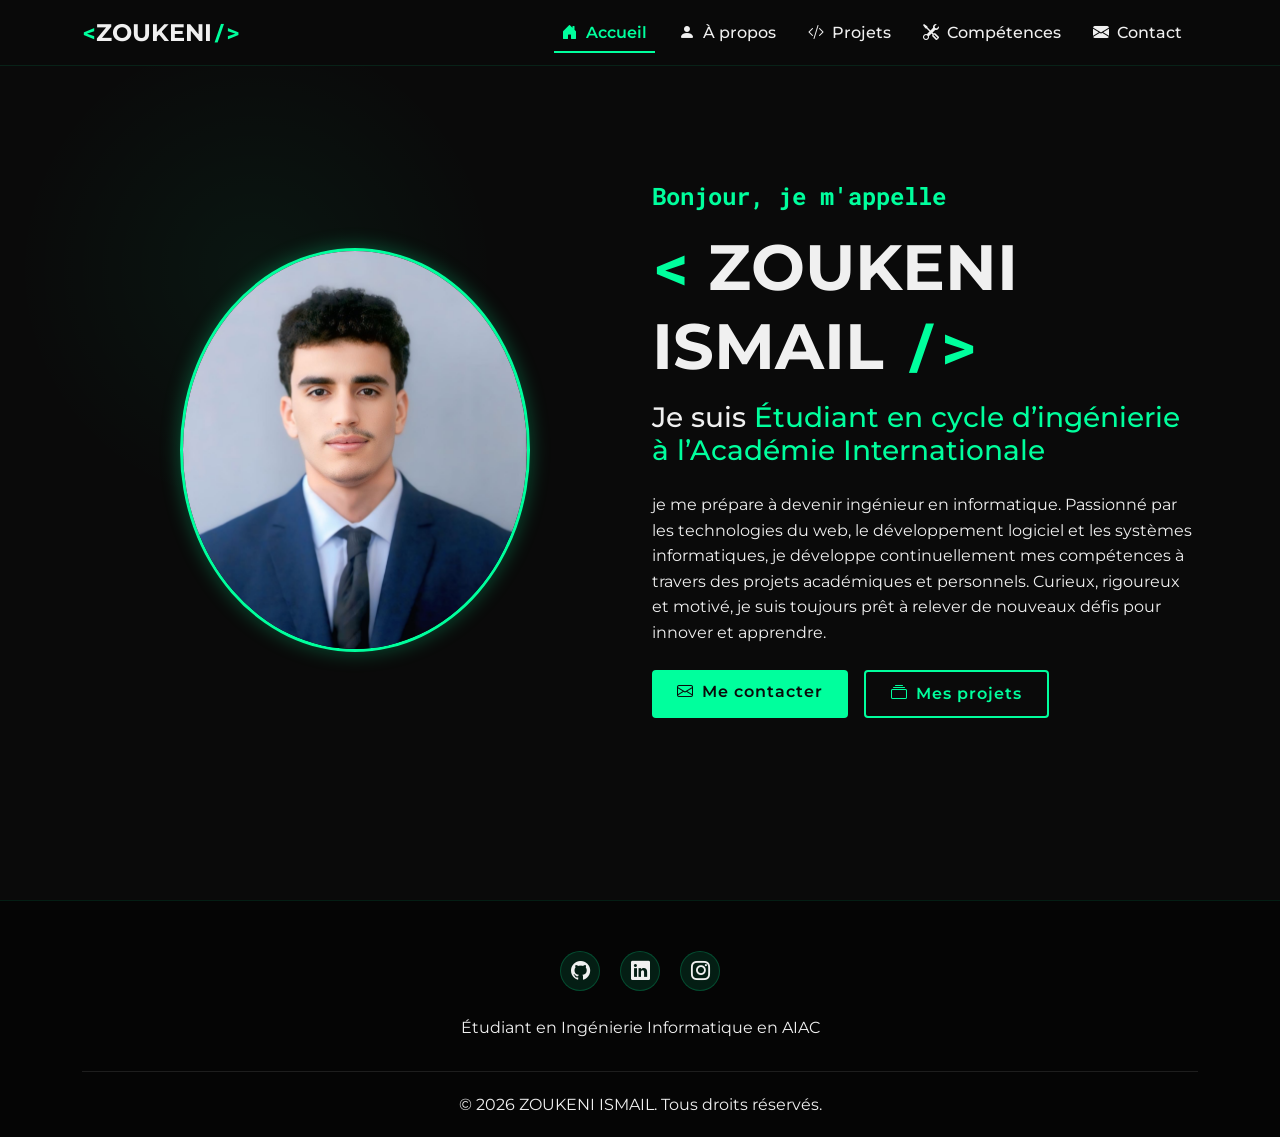
==== index.html @ ae20ad3f "premier commit -portofolio" ====
<!DOCTYPE html>
<html lang="fr">
<head>
  <meta charset="UTF-8">
  <meta name="viewport" content="width=device-width, initial-scale=1.0">
  <title>Portfolio - ZOUKENI ISMAIL </title>
  
  <!-- Bootstrap 5 CSS -->
  <link href="https://cdn.jsdelivr.net/npm/bootstrap@5.3.3/dist/css/bootstrap.min.css" rel="stylesheet">
  
  <!-- Bootstrap Icons -->
  <link href="https://cdn.jsdelivr.net/npm/bootstrap-icons@1.11.3/font/bootstrap-icons.min.css" rel="stylesheet">
  
  <!-- Google Fonts -->
  <link href="https://fonts.googleapis.com/css2?family=Montserrat:wght@400;500;600;700&family=Roboto+Mono:wght@400;500&display=swap" rel="stylesheet">
  
  <style>
    :root {
      --dark-color: #0a0a0a;         /* Noir profond */
      --darker-color: #050505;       /* Noir plus foncé */
      --neon-green: #00ff9d;        /* Vert néon */
      --light-green: #00d084;        /* Vert plus doux */
      --light-color: #f0f0f0;        /* Blanc doux */
      --section-padding: 80px 0;
    }
    
    body {
      background-color: var(--dark-color);
      color: var(--light-color);
      font-family: 'Montserrat', sans-serif;
      overflow-x: hidden;
      line-height: 1.6;
    }
    
    /* Custom Scrollbar */
    ::-webkit-scrollbar {
      width: 10px;
    }
    
    ::-webkit-scrollbar-track {
      background: var(--darker-color);
    }
    
    ::-webkit-scrollbar-thumb {
      background: var(--neon-green);
      border-radius: 10px;
    }
    
    /* Typography */
    h1, h2, h3, h4, h5, h6 {
      font-weight: 700;
      line-height: 1.2;
    }
    
    .text-neon {
      color: var(--neon-green);
    }
    
    .mono-font {
      font-family: 'Roboto Mono', monospace;
    }
    
    /* Navbar */
    .navbar {
      background-color: rgba(10, 10, 10, 0.95) !important;
      backdrop-filter: blur(10px);
      border-bottom: 1px solid rgba(0, 255, 157, 0.1);
      transition: all 0.3s ease;
    }
    
    .navbar.scrolled {
      padding: 10px 0;
      box-shadow: 0 5px 20px rgba(0, 0, 0, 0.3);
    }
    
    .navbar-brand {
      font-weight: 700;
      font-size: 1.5rem;
      color: var(--light-color) !important;
    }
    
    .navbar-brand span {
      color: var(--neon-green);
    }
    
    .nav-link {
      position: relative;
      margin: 0 8px;
      font-weight: 500;
      color: var(--light-color) !important;
      transition: all 0.3s ease;
    }
    
    .nav-link::after {
      content: '';
      position: absolute;
      width: 0;
      height: 2px;
      bottom: 0;
      left: 0;
      background-color: var(--neon-green);
      transition: width 0.3s ease;
    }
    
    .nav-link:hover {
      color: var(--neon-green) !important;
    }
    
    .nav-link:hover::after {
      width: 100%;
    }
    
    .nav-link.active {
      color: var(--neon-green) !important;
      font-weight: 600;
    }
    
    .nav-link.active::after {
      width: 100%;
    }
    
    /* Hero Section */
    .hero-section {
      min-height: 100vh;
      display: flex;
      align-items: center;
      padding: 100px 0;
      position: relative;
      overflow: hidden;
    }
    
    .hero-bg {
      position: absolute;
      top: 0;
      left: 0;
      width: 100%;
      height: 100%;
      background: 
        radial-gradient(circle at 20% 30%, rgba(0, 255, 157, 0.05) 0%, transparent 20%),
        radial-gradient(circle at 80% 70%, rgba(10, 10, 10, 0.1) 0%, transparent 20%);
      z-index: -1;
      animation: pulse 15s infinite alternate;
    }
    
    @keyframes pulse {
      0% { opacity: 0.8; }
      100% { opacity: 1; }
    }
    
    .profile-img {
      width: 100%;
      max-width: 350px;
      border-radius: 50%;
      border: 3px solid var(--neon-green);
      box-shadow: 0 0 20px rgba(0, 255, 157, 0.3);
      transition: all 0.5s ease;
    }
    
    .profile-img:hover {
      transform: scale(1.03);
      box-shadow: 0 0 30px rgba(0, 255, 157, 0.5);
    }
    
    /* Buttons */
    .btn-custom {
      padding: 10px 25px;
      border-radius: 4px;
      font-weight: 600;
      letter-spacing: 1px;
      transition: all 0.3s ease;
      position: relative;
      overflow: hidden;
      border: none;
    }
    
    .btn-primary-custom {
      background-color: var(--neon-green);
      color: var(--dark-color);
    }
    
    .btn-outline-custom {
      background-color: transparent;
      color: var(--neon-green);
      border: 2px solid var(--neon-green);
    }
    
    .btn-primary-custom:hover {
      background-color: var(--light-green);
      color: var(--dark-color);
      transform: translateY(-3px);
      box-shadow: 0 5px 15px rgba(0, 255, 157, 0.4);
    }
    
    .btn-outline-custom:hover {
      background-color: rgba(0, 255, 157, 0.1);
      color: var(--neon-green);
      transform: translateY(-3px);
      box-shadow: 0 5px 15px rgba(0, 255, 157, 0.2);
    }
    
    /* Social Icons */
    .social-icons a {
      display: inline-flex;
      align-items: center;
      justify-content: center;
      width: 40px;
      height: 40px;
      border-radius: 50%;
      background: rgba(0, 255, 157, 0.1);
      color: var(--light-color);
      font-size: 1.2rem;
      margin: 0 8px;
      transition: all 0.3s ease;
      border: 1px solid rgba(0, 255, 157, 0.2);
    }
    
    .social-icons a:hover {
      background: rgba(0, 255, 157, 0.2);
      color: var(--neon-green);
      transform: translateY(-3px);
    }
    
    /* Footer */
    footer {
      background-color: var(--darker-color);
      padding: 50px 0 20px;
      border-top: 1px solid rgba(0, 255, 157, 0.1);
    }
    
    .copyright {
      border-top: 1px solid rgba(255, 255, 255, 0.1);
      padding-top: 20px;
      margin-top: 30px;
    }
    
    /* Animations */
    .fade-in {
      animation: fadeIn 1s ease-in;
    }
    
    @keyframes fadeIn {
      from { opacity: 0; transform: translateY(20px); }
      to { opacity: 1; transform: translateY(0); }
    }
    
    .float {
      animation: float 6s ease-in-out infinite;
    }
    
    @keyframes float {
      0% { transform: translateY(0px); }
      50% { transform: translateY(-15px); }
      100% { transform: translateY(0px); }
    }
    
    /* Responsive adjustments */
    @media (max-width: 991px) {
      .hero-section {
        text-align: center;
      }
      
      .profile-img {
        margin-bottom: 40px;
        max-width: 280px;
      }
    }
    
    @media (max-width: 767px) {
      .display-3 {
        font-size: 2.2rem;
      }
    }
    
  </style>
</head>
<body>

<!-- NAVBAR -->
<nav class="navbar navbar-expand-lg navbar-dark fixed-top">
  <div class="container">
    <a class="navbar-brand" href="#">
      <span class="mono-font">&lt;</span>ZOUKENI<span class="mono-font">/&gt;</span>
    </a>
    <button class="navbar-toggler" type="button" data-bs-toggle="collapse" data-bs-target="#navbarContent" aria-controls="navbarContent" aria-expanded="false" aria-label="Toggle navigation">
      <span class="navbar-toggler-icon"></span>
    </button>

    <div class="collapse navbar-collapse" id="navbarContent">
      <ul class="navbar-nav ms-auto">
        <li class="nav-item">
          <a class="nav-link active" href="index.html"><i class="bi bi-house-door-fill me-2"></i>Accueil</a>
        </li>
        <li class="nav-item">
          <a class="nav-link" href="apropos.html"><i class="bi bi-person-fill me-2"></i>À propos</a>
        </li>
        <li class="nav-item">
          <a class="nav-link" href="projet.html"><i class="bi bi-code-slash me-2"></i>Projets</a>
        </li>
        <li class="nav-item">
          <a class="nav-link" href="competences.html"><i class="bi bi-tools me-2"></i>Compétences</a>
        </li>
        <li class="nav-item">
          <a class="nav-link" href="contact.html"><i class="bi bi-envelope-fill me-2"></i>Contact</a>
        </li>
      </ul>
    </div>
  </div>
</nav>

<!-- HERO SECTION -->
<section class="hero-section">
  <div class="hero-bg"></div>
  <div class="container">
    <div class="row align-items-center">
      <!-- Image à gauche -->
      <div class="col-lg-6 mb-5 mb-lg-0 fade-in">
        <div class="text-center">
          <img src="1.jpg" alt="ZOUKENI ISMAIL - Développeur Full Stack" class="img-fluid profile-img">
        </div>
      </div>

      <!-- Infos à droite -->
      <div class="col-lg-6 text-center text-lg-start">
        <h4 class="text-neon mono-font mb-3 fade-in" style="animation-delay: 0.2s;">Bonjour, je m'appelle</h4>
        <h1 class="display-3 fw-bold mb-3 fade-in" style="animation-delay: 0.4s;">
          <span class="mono-font text-neon">&lt;</span>
          ZOUKENI ISMAIL
          <span class="mono-font text-neon">/&gt;</span>
        </h1>
        <h2 class="h3 mb-4 float" style="animation-delay: 0.6s;">
          Je suis <span class="text-neon"> Étudiant en cycle d’ingénierie à l’Académie Internationale</span>
        </h2>
        <p class="mb-4 fade-in" style="animation-delay: 0.8s;">
         je me prépare à devenir ingénieur en informatique. Passionné par les technologies du web, le développement logiciel et les systèmes informatiques, je développe continuellement mes compétences à travers des projets académiques et personnels. Curieux, rigoureux et motivé, je suis toujours prêt à relever de nouveaux défis pour innover et apprendre.


        </p>
        <div class="d-flex justify-content-center justify-content-lg-start gap-3 fade-in" style="animation-delay: 1s;">
          <a href="contact.html" class="btn btn-primary-custom btn-custom">
            <i class="bi bi-envelope me-2"></i>Me contacter
          </a>
          <a href="projet.html" class="btn btn-outline-custom btn-custom">
            <i class="bi bi-collection me-2"></i>Mes projets
          </a>
        </div>
      </div>
    </div>
  </div>
</section>

<!-- FOOTER -->
<footer>
  <div class="container text-center">
    <div class="social-icons mb-4">
      <a href="https://github.com/ismailzoukenissas" class="mx-2" title="GitHub"><i class="bi bi-github"></i></a>
      <a href="https://www.linkedin.com/in/ismail-zoukeni-22b82832a/" class="mx-2" title="LinkedIn"><i class="bi bi-linkedin"></i></a>
      
      <a href="https://www.instagram.com/ismailzoukeni/" class="mx-2" title="Instagram"><i class="bi bi-instagram"></i></a>
    </div>
    <div>
      <p class="mb-3">Étudiant en Ingénierie Informatique en AIAC</p>
      <p class="copyright mb-0">
        &copy; <span id="current-year"></span> ZOUKENI ISMAIL. Tous droits réservés.
      </p>
    </div>
  </div>
</footer>

<!-- Bootstrap 5 JS -->
<script src="https://cdn.jsdelivr.net/npm/bootstrap@5.3.3/dist/js/bootstrap.bundle.min.js"></script>

<script>
  // Navbar scroll effect
  window.addEventListener('scroll', function() {
    const navbar = document.querySelector('.navbar');
    if (window.scrollY > 50) {
      navbar.classList.add('scrolled');
    } else {
      navbar.classList.remove('scrolled');
    }
  });
  
  // Current year for footer
  document.getElementById('current-year').textContent = new Date().getFullYear();
  
  // Simple fade-in animation for elements
  const fadeElements = document.querySelectorAll('.fade-in');
  
  const fadeInObserver = new IntersectionObserver((entries) => {
    entries.forEach(entry => {
      if (entry.isIntersecting) {
        entry.target.style.opacity = 1;
        entry.target.style.transform = 'translateY(0)';
      }
    });
  }, { threshold: 0.1 });
  
  fadeElements.forEach(el => {
    el.style.opacity = 0;
    el.style.transform = 'translateY(20px)';
    el.style.transition = 'opacity 0.6s ease, transform 0.6s ease';
    fadeInObserver.observe(el);
  });
</script>
</body>
</html>
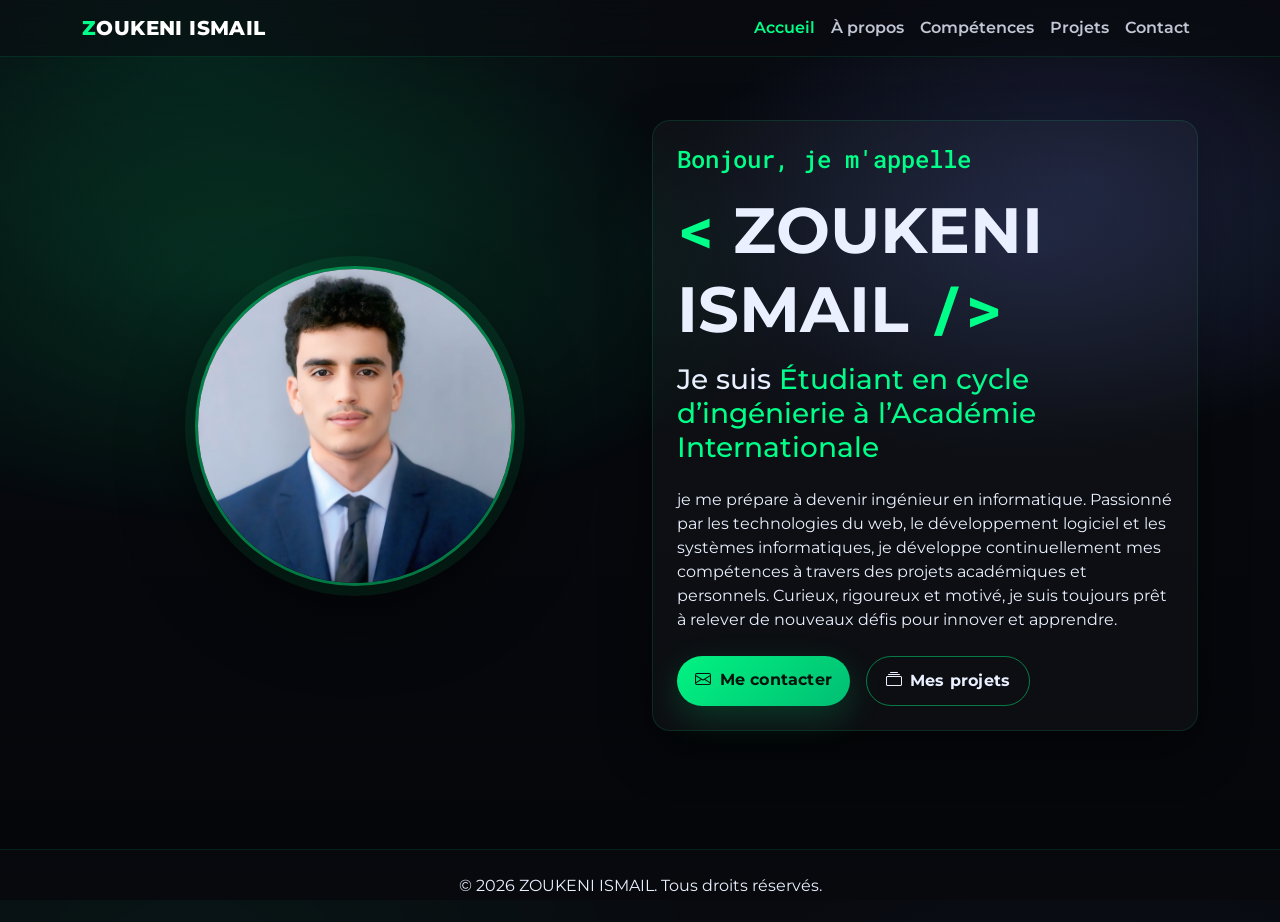
==== commit b19f7b89: "portfolio ready to deploy" ====
--- a/index.html
+++ b/index.html
@@ -1,406 +1,105 @@
-<!DOCTYPE html>
-<html lang="fr">
-<head>
-  <meta charset="UTF-8">
-  <meta name="viewport" content="width=device-width, initial-scale=1.0">
-  <title>Portfolio - ZOUKENI ISMAIL </title>
-  
-  <!-- Bootstrap 5 CSS -->
-  <link href="https://cdn.jsdelivr.net/npm/bootstrap@5.3.3/dist/css/bootstrap.min.css" rel="stylesheet">
-  
-  <!-- Bootstrap Icons -->
-  <link href="https://cdn.jsdelivr.net/npm/bootstrap-icons@1.11.3/font/bootstrap-icons.min.css" rel="stylesheet">
-  
-  <!-- Google Fonts -->
-  <link href="https://fonts.googleapis.com/css2?family=Montserrat:wght@400;500;600;700&family=Roboto+Mono:wght@400;500&display=swap" rel="stylesheet">
-  
-  <style>
-    :root {
-      --dark-color: #0a0a0a;         /* Noir profond */
-      --darker-color: #050505;       /* Noir plus foncé */
-      --neon-green: #00ff9d;        /* Vert néon */
-      --light-green: #00d084;        /* Vert plus doux */
-      --light-color: #f0f0f0;        /* Blanc doux */
-      --section-padding: 80px 0;
-    }
-    
-    body {
-      background-color: var(--dark-color);
-      color: var(--light-color);
-      font-family: 'Montserrat', sans-serif;
-      overflow-x: hidden;
-      line-height: 1.6;
-    }
-    
-    /* Custom Scrollbar */
-    ::-webkit-scrollbar {
-      width: 10px;
-    }
-    
-    ::-webkit-scrollbar-track {
-      background: var(--darker-color);
-    }
-    
-    ::-webkit-scrollbar-thumb {
-      background: var(--neon-green);
-      border-radius: 10px;
-    }
-    
-    /* Typography */
-    h1, h2, h3, h4, h5, h6 {
-      font-weight: 700;
-      line-height: 1.2;
-    }
-    
-    .text-neon {
-      color: var(--neon-green);
-    }
-    
-    .mono-font {
-      font-family: 'Roboto Mono', monospace;
-    }
-    
-    /* Navbar */
-    .navbar {
-      background-color: rgba(10, 10, 10, 0.95) !important;
-      backdrop-filter: blur(10px);
-      border-bottom: 1px solid rgba(0, 255, 157, 0.1);
-      transition: all 0.3s ease;
-    }
-    
-    .navbar.scrolled {
-      padding: 10px 0;
-      box-shadow: 0 5px 20px rgba(0, 0, 0, 0.3);
-    }
-    
-    .navbar-brand {
-      font-weight: 700;
-      font-size: 1.5rem;
-      color: var(--light-color) !important;
-    }
-    
-    .navbar-brand span {
-      color: var(--neon-green);
-    }
-    
-    .nav-link {
-      position: relative;
-      margin: 0 8px;
-      font-weight: 500;
-      color: var(--light-color) !important;
-      transition: all 0.3s ease;
-    }
-    
-    .nav-link::after {
-      content: '';
-      position: absolute;
-      width: 0;
-      height: 2px;
-      bottom: 0;
-      left: 0;
-      background-color: var(--neon-green);
-      transition: width 0.3s ease;
-    }
-    
-    .nav-link:hover {
-      color: var(--neon-green) !important;
-    }
-    
-    .nav-link:hover::after {
-      width: 100%;
-    }
-    
-    .nav-link.active {
-      color: var(--neon-green) !important;
-      font-weight: 600;
-    }
-    
-    .nav-link.active::after {
-      width: 100%;
-    }
-    
-    /* Hero Section */
-    .hero-section {
-      min-height: 100vh;
-      display: flex;
-      align-items: center;
-      padding: 100px 0;
-      position: relative;
-      overflow: hidden;
-    }
-    
-    .hero-bg {
-      position: absolute;
-      top: 0;
-      left: 0;
-      width: 100%;
-      height: 100%;
-      background: 
-        radial-gradient(circle at 20% 30%, rgba(0, 255, 157, 0.05) 0%, transparent 20%),
-        radial-gradient(circle at 80% 70%, rgba(10, 10, 10, 0.1) 0%, transparent 20%);
-      z-index: -1;
-      animation: pulse 15s infinite alternate;
-    }
-    
-    @keyframes pulse {
-      0% { opacity: 0.8; }
-      100% { opacity: 1; }
-    }
-    
-    .profile-img {
-      width: 100%;
-      max-width: 350px;
-      border-radius: 50%;
-      border: 3px solid var(--neon-green);
-      box-shadow: 0 0 20px rgba(0, 255, 157, 0.3);
-      transition: all 0.5s ease;
-    }
-    
-    .profile-img:hover {
-      transform: scale(1.03);
-      box-shadow: 0 0 30px rgba(0, 255, 157, 0.5);
-    }
-    
-    /* Buttons */
-    .btn-custom {
-      padding: 10px 25px;
-      border-radius: 4px;
-      font-weight: 600;
-      letter-spacing: 1px;
-      transition: all 0.3s ease;
-      position: relative;
-      overflow: hidden;
-      border: none;
-    }
-    
-    .btn-primary-custom {
-      background-color: var(--neon-green);
-      color: var(--dark-color);
-    }
-    
-    .btn-outline-custom {
-      background-color: transparent;
-      color: var(--neon-green);
-      border: 2px solid var(--neon-green);
-    }
-    
-    .btn-primary-custom:hover {
-      background-color: var(--light-green);
-      color: var(--dark-color);
-      transform: translateY(-3px);
-      box-shadow: 0 5px 15px rgba(0, 255, 157, 0.4);
-    }
-    
-    .btn-outline-custom:hover {
-      background-color: rgba(0, 255, 157, 0.1);
-      color: var(--neon-green);
-      transform: translateY(-3px);
-      box-shadow: 0 5px 15px rgba(0, 255, 157, 0.2);
-    }
-    
-    /* Social Icons */
-    .social-icons a {
-      display: inline-flex;
-      align-items: center;
-      justify-content: center;
-      width: 40px;
-      height: 40px;
-      border-radius: 50%;
-      background: rgba(0, 255, 157, 0.1);
-      color: var(--light-color);
-      font-size: 1.2rem;
-      margin: 0 8px;
-      transition: all 0.3s ease;
-      border: 1px solid rgba(0, 255, 157, 0.2);
-    }
-    
-    .social-icons a:hover {
-      background: rgba(0, 255, 157, 0.2);
-      color: var(--neon-green);
-      transform: translateY(-3px);
-    }
-    
-    /* Footer */
-    footer {
-      background-color: var(--darker-color);
-      padding: 50px 0 20px;
-      border-top: 1px solid rgba(0, 255, 157, 0.1);
-    }
-    
-    .copyright {
-      border-top: 1px solid rgba(255, 255, 255, 0.1);
-      padding-top: 20px;
-      margin-top: 30px;
-    }
-    
-    /* Animations */
-    .fade-in {
-      animation: fadeIn 1s ease-in;
-    }
-    
-    @keyframes fadeIn {
-      from { opacity: 0; transform: translateY(20px); }
-      to { opacity: 1; transform: translateY(0); }
-    }
-    
-    .float {
-      animation: float 6s ease-in-out infinite;
-    }
-    
-    @keyframes float {
-      0% { transform: translateY(0px); }
-      50% { transform: translateY(-15px); }
-      100% { transform: translateY(0px); }
-    }
-    
-    /* Responsive adjustments */
-    @media (max-width: 991px) {
-      .hero-section {
-        text-align: center;
-      }
-      
-      .profile-img {
-        margin-bottom: 40px;
-        max-width: 280px;
-      }
-    }
-    
-    @media (max-width: 767px) {
-      .display-3 {
-        font-size: 2.2rem;
-      }
-    }
-    
-  </style>
-</head>
-<body>
-
-<!-- NAVBAR -->
-<nav class="navbar navbar-expand-lg navbar-dark fixed-top">
-  <div class="container">
-    <a class="navbar-brand" href="#">
-      <span class="mono-font">&lt;</span>ZOUKENI<span class="mono-font">/&gt;</span>
-    </a>
-    <button class="navbar-toggler" type="button" data-bs-toggle="collapse" data-bs-target="#navbarContent" aria-controls="navbarContent" aria-expanded="false" aria-label="Toggle navigation">
-      <span class="navbar-toggler-icon"></span>
-    </button>
-
-    <div class="collapse navbar-collapse" id="navbarContent">
-      <ul class="navbar-nav ms-auto">
-        <li class="nav-item">
-          <a class="nav-link active" href="index.html"><i class="bi bi-house-door-fill me-2"></i>Accueil</a>
-        </li>
-        <li class="nav-item">
-          <a class="nav-link" href="apropos.html"><i class="bi bi-person-fill me-2"></i>À propos</a>
-        </li>
-        <li class="nav-item">
-          <a class="nav-link" href="projet.html"><i class="bi bi-code-slash me-2"></i>Projets</a>
-        </li>
-        <li class="nav-item">
-          <a class="nav-link" href="competences.html"><i class="bi bi-tools me-2"></i>Compétences</a>
-        </li>
-        <li class="nav-item">
-          <a class="nav-link" href="contact.html"><i class="bi bi-envelope-fill me-2"></i>Contact</a>
-        </li>
-      </ul>
-    </div>
-  </div>
-</nav>
-
-<!-- HERO SECTION -->
-<section class="hero-section">
-  <div class="hero-bg"></div>
-  <div class="container">
-    <div class="row align-items-center">
-      <!-- Image à gauche -->
-      <div class="col-lg-6 mb-5 mb-lg-0 fade-in">
-        <div class="text-center">
-          <img src="1.jpg" alt="ZOUKENI ISMAIL - Développeur Full Stack" class="img-fluid profile-img">
-        </div>
-      </div>
-
-      <!-- Infos à droite -->
-      <div class="col-lg-6 text-center text-lg-start">
-        <h4 class="text-neon mono-font mb-3 fade-in" style="animation-delay: 0.2s;">Bonjour, je m'appelle</h4>
-        <h1 class="display-3 fw-bold mb-3 fade-in" style="animation-delay: 0.4s;">
-          <span class="mono-font text-neon">&lt;</span>
-          ZOUKENI ISMAIL
-          <span class="mono-font text-neon">/&gt;</span>
-        </h1>
-        <h2 class="h3 mb-4 float" style="animation-delay: 0.6s;">
-          Je suis <span class="text-neon"> Étudiant en cycle d’ingénierie à l’Académie Internationale</span>
-        </h2>
-        <p class="mb-4 fade-in" style="animation-delay: 0.8s;">
-         je me prépare à devenir ingénieur en informatique. Passionné par les technologies du web, le développement logiciel et les systèmes informatiques, je développe continuellement mes compétences à travers des projets académiques et personnels. Curieux, rigoureux et motivé, je suis toujours prêt à relever de nouveaux défis pour innover et apprendre.
-
-
-        </p>
-        <div class="d-flex justify-content-center justify-content-lg-start gap-3 fade-in" style="animation-delay: 1s;">
-          <a href="contact.html" class="btn btn-primary-custom btn-custom">
-            <i class="bi bi-envelope me-2"></i>Me contacter
-          </a>
-          <a href="projet.html" class="btn btn-outline-custom btn-custom">
-            <i class="bi bi-collection me-2"></i>Mes projets
-          </a>
-        </div>
-      </div>
-    </div>
-  </div>
-</section>
-
-<!-- FOOTER -->
-<footer>
-  <div class="container text-center">
-    <div class="social-icons mb-4">
-      <a href="https://github.com/ismailzoukenissas" class="mx-2" title="GitHub"><i class="bi bi-github"></i></a>
-      <a href="https://www.linkedin.com/in/ismail-zoukeni-22b82832a/" class="mx-2" title="LinkedIn"><i class="bi bi-linkedin"></i></a>
-      
-      <a href="https://www.instagram.com/ismailzoukeni/" class="mx-2" title="Instagram"><i class="bi bi-instagram"></i></a>
-    </div>
-    <div>
-      <p class="mb-3">Étudiant en Ingénierie Informatique en AIAC</p>
-      <p class="copyright mb-0">
-        &copy; <span id="current-year"></span> ZOUKENI ISMAIL. Tous droits réservés.
-      </p>
-    </div>
-  </div>
-</footer>
-
-<!-- Bootstrap 5 JS -->
-<script src="https://cdn.jsdelivr.net/npm/bootstrap@5.3.3/dist/js/bootstrap.bundle.min.js"></script>
-
-<script>
-  // Navbar scroll effect
-  window.addEventListener('scroll', function() {
-    const navbar = document.querySelector('.navbar');
-    if (window.scrollY > 50) {
-      navbar.classList.add('scrolled');
-    } else {
-      navbar.classList.remove('scrolled');
-    }
-  });
-  
-  // Current year for footer
-  document.getElementById('current-year').textContent = new Date().getFullYear();
-  
-  // Simple fade-in animation for elements
-  const fadeElements = document.querySelectorAll('.fade-in');
-  
-  const fadeInObserver = new IntersectionObserver((entries) => {
-    entries.forEach(entry => {
-      if (entry.isIntersecting) {
-        entry.target.style.opacity = 1;
-        entry.target.style.transform = 'translateY(0)';
-      }
-    });
-  }, { threshold: 0.1 });
-  
-  fadeElements.forEach(el => {
-    el.style.opacity = 0;
-    el.style.transform = 'translateY(20px)';
-    el.style.transition = 'opacity 0.6s ease, transform 0.6s ease';
-    fadeInObserver.observe(el);
-  });
-</script>
-</body>
+<!DOCTYPE html>
+<html lang="fr">
+<head>
+  <meta charset="UTF-8">
+  <meta name="viewport" content="width=device-width, initial-scale=1.0">
+  <title>Portfolio - ZOUKENI ISMAIL </title>
+  
+  <!-- Bootstrap 5 CSS -->
+  <link href="https://cdn.jsdelivr.net/npm/bootstrap@5.3.3/dist/css/bootstrap.min.css" rel="stylesheet">
+  
+  <!-- Bootstrap Icons -->
+  <link href="https://cdn.jsdelivr.net/npm/bootstrap-icons@1.11.3/font/bootstrap-icons.min.css" rel="stylesheet">
+  
+  <!-- Google Fonts -->
+  <link href="https://fonts.googleapis.com/css2?family=Montserrat:wght@400;500;600;700&family=Roboto+Mono:wght@400;500&display=swap" rel="stylesheet">
+  
+
+  <!-- CSS (Portfolio) -->
+  <link rel="stylesheet" href="assets/css/base.css">
+  <link rel="stylesheet" href="assets/css/components.css">
+  <link rel="stylesheet" href="assets/css/index.css">
+
+</head>
+<body>
+
+  <nav class="navbar navbar-expand-lg navbar-dark fixed-top">
+    <div class="container">
+      <a class="navbar-brand" href="index.html">
+        <span style="color: var(--neon-green);">Z</span>OUKENI ISMAIL
+      </a>
+      <button class="navbar-toggler" type="button" data-bs-toggle="collapse" data-bs-target="#navbarNav">
+        <span class="navbar-toggler-icon"></span>
+      </button>
+      <div class="collapse navbar-collapse" id="navbarNav">
+        <ul class="navbar-nav ms-auto">
+          <li class="nav-item"><a class="nav-link active" href="index.html">Accueil</a></li>
+          <li class="nav-item"><a class="nav-link" href="apropos.html">À propos</a></li>
+          <li class="nav-item"><a class="nav-link" href="competences.html">Compétences</a></li>
+          <li class="nav-item"><a class="nav-link" href="projet.html">Projets</a></li>
+          <li class="nav-item"><a class="nav-link" href="contact.html">Contact</a></li>
+        </ul>
+      </div>
+    </div>
+  </nav>
+
+<!-- HERO SECTION -->
+<section class="hero-section">
+  <div class="hero-bg"></div>
+  <div class="container">
+    <div class="row align-items-center">
+      <!-- Image à gauche -->
+      <div class="col-lg-6 mb-5 mb-lg-0 fade-in">
+        <div class="text-center">
+          <img src="assets/img/1.jpg" alt="ZOUKENI ISMAIL" class="img-fluid profile-img">
+        </div>
+      </div>
+
+      <!-- Infos à droite -->
+      <div class="col-lg-6 text-center text-lg-start">
+  <div class="hero-card">
+    <h4 class="text-neon mono-font mb-3 fade-in" style="animation-delay: 0.2s;">Bonjour, je m'appelle</h4>
+
+    <h1 class="display-3 fw-bold mb-3 fade-in" style="animation-delay: 0.4s;">
+      <span class="mono-font text-neon">&lt;</span>
+      ZOUKENI ISMAIL
+      <span class="mono-font text-neon">/&gt;</span>
+    </h1>
+
+    <h2 class="h3 mb-4 float" style="animation-delay: 0.6s;">
+      Je suis <span class="text-neon">Étudiant en cycle d’ingénierie à l’Académie Internationale</span>
+    </h2>
+
+    <p class="mb-4 fade-in" style="animation-delay: 0.8s;">
+      je me prépare à devenir ingénieur en informatique. Passionné par les technologies du web, le développement logiciel et les systèmes informatiques, je développe continuellement mes compétences à travers des projets académiques et personnels. Curieux, rigoureux et motivé, je suis toujours prêt à relever de nouveaux défis pour innover et apprendre.
+    </p>
+
+    <div class="d-flex justify-content-center justify-content-lg-start gap-3 fade-in" style="animation-delay: 1s;">
+      <a href="contact.html" class="btn btn-primary-custom btn-custom">
+        <i class="bi bi-envelope me-2"></i>Me contacter
+      </a>
+      <a href="projet.html" class="btn btn-outline-custom btn-custom">
+        <i class="bi bi-collection me-2"></i>Mes projets
+      </a>
+    </div>
+  </div>
+</div>
+  </div>
+</section>
+
+<footer class="py-4 mt-5">
+    <div class="container text-center">
+      <p class="mb-0">© <span id="current-year"></span> ZOUKENI ISMAIL. Tous droits réservés.</p>
+    </div>
+  </footer>
+
+  <!-- Bootstrap 5 JS -->
+  <script src="https://cdn.jsdelivr.net/npm/bootstrap@5.3.3/dist/js/bootstrap.bundle.min.js"></script>
+
+
+  <!-- JS (Portfolio) -->
+  <script src="assets/js/main.js" defer></script>
+  <script src="assets/js/index.js" defer></script>
+
+</body>
 </html>
--- a/assets/css/base.css
+++ b/assets/css/base.css
@@ -0,0 +1,32 @@
+/* assets/css/base.css */
+:root{
+  --bg:#070A0F;
+  --bg2:#05060A;
+  --text:#EAF0FF;
+  --muted:#B8C0D6;
+
+  --neon-green:#00ff88;
+  --neon-soft: rgba(0,255,136,.18);
+
+  --radius:18px;
+  --shadow:0 18px 50px rgba(0,0,0,.45);
+
+  --mono: "Roboto Mono", ui-monospace, SFMono-Regular, Menlo, Monaco, Consolas, "Liberation Mono", "Courier New", monospace;
+  --sans: "Montserrat", system-ui, -apple-system, Segoe UI, Roboto, Arial, sans-serif;
+}
+
+*{box-sizing:border-box}
+html,body{height:100%}
+body{
+  margin:0;
+  font-family:var(--sans);
+  color:var(--text);
+  background:
+    radial-gradient(900px 500px at 15% 5%, rgba(0,255,136,.10), transparent 55%),
+    radial-gradient(700px 450px at 85% 20%, rgba(120,120,255,.10), transparent 55%),
+    linear-gradient(180deg, var(--bg), var(--bg2));
+  overflow-x:hidden;
+}
+
+.mono-font{font-family:var(--mono)}
+.text-neon{color:var(--neon-green)}
--- a/assets/css/components.css
+++ b/assets/css/components.css
@@ -0,0 +1,62 @@
+/* assets/css/components.css */
+
+/* Navbar */
+.navbar{
+  background: rgba(10,12,18,.55);
+  backdrop-filter: blur(12px);
+  border-bottom: 1px solid rgba(0,255,136,.12);
+  transition: all .25s ease;
+}
+.navbar.scrolled{
+  background: rgba(10,12,18,.85);
+  box-shadow: 0 12px 30px rgba(0,0,0,.35);
+}
+.navbar-brand{
+  font-weight:800;
+  letter-spacing:.4px;
+}
+.nav-link{
+  color: rgba(234,240,255,.82) !important;
+  font-weight: 600;
+}
+.nav-link:hover,
+.nav-link.active{
+  color: var(--neon-green) !important;
+}
+
+/* Boutons (style pro) */
+.btn-custom{
+  border-radius: 999px;
+  padding: .75rem 1.15rem;
+  font-weight: 700;
+  letter-spacing: .2px;
+  transition: transform .2s ease, box-shadow .2s ease, background .2s ease;
+}
+
+.btn-primary-custom{
+  background: linear-gradient(135deg, rgba(0,255,136,.95), rgba(0,200,120,.95));
+  border: none;
+  color: #04130C;
+  box-shadow: 0 12px 35px rgba(0,255,136,.18);
+}
+.btn-primary-custom:hover{
+  transform: translateY(-2px);
+  box-shadow: 0 18px 55px rgba(0,255,136,.22);
+}
+
+.btn-outline-custom{
+  background: transparent;
+  border: 1px solid rgba(0,255,136,.45);
+  color: var(--text);
+}
+.btn-outline-custom:hover{
+  background: rgba(0,255,136,.10);
+  transform: translateY(-2px);
+  box-shadow: 0 18px 55px rgba(0,0,0,.35);
+}
+
+/* Footer */
+footer{
+  border-top: 1px solid rgba(0,255,136,.10);
+  background: rgba(10,12,18,.55);
+}
--- a/assets/css/index.css
+++ b/assets/css/index.css
@@ -0,0 +1,120 @@
+/* assets/css/index.css */
+
+.hero-section{
+  position: relative;
+  padding-top: 120px;
+  padding-bottom: 70px;
+  min-height: 85vh;
+  display: flex;
+  align-items: center;
+}
+
+.hero-bg{
+  position:absolute;
+  inset:0;
+  pointer-events:none;
+  opacity: .9;
+  background:
+    radial-gradient(900px 420px at 20% 35%, rgba(0,255,136,.16), transparent 60%),
+    radial-gradient(700px 380px at 80% 30%, rgba(110,150,255,.14), transparent 60%);
+}
+
+/* Carte légère derrière ton texte */
+.hero-card{
+  background: rgba(255,255,255,.03);
+  border: 1px solid rgba(0,255,136,.12);
+  border-radius: var(--radius);
+  padding: 24px;
+  box-shadow: var(--shadow);
+}
+
+/* Photo ronde + cadre néon */
+.profile-img{
+  width: 320px;
+  height: 320px;
+  object-fit: cover;          /* important pour éviter la déformation */
+  border-radius: 50%;         /* ✅ cercle */
+  border: 3px solid rgba(0,255,136,.45);
+  box-shadow:
+    0 0 0 10px rgba(0,255,136,.08),
+    0 30px 70px rgba(0,0,0,.55);
+  transition: transform .25s ease, box-shadow .25s ease;
+}
+
+.profile-img:hover{
+  transform: translateY(-4px) scale(1.01);
+  box-shadow:
+    0 0 0 12px rgba(0,255,136,.10),
+    0 40px 90px rgba(0,0,0,.60);
+}
+
+/* petit effet "float" sur le sous-titre */
+.float{
+  animation: floatY 3.4s ease-in-out infinite;
+}
+@keyframes floatY{
+  0%,100%{transform:translateY(0)}
+  50%{transform:translateY(-6px)}
+}
+
+/* fade-in (si tu utilises index.js) */
+.fade-in{
+  opacity: 0;
+  transform: translateY(14px);
+  transition: opacity .7s ease, transform .7s ease;
+}
+.fade-in.show{
+  opacity: 1;
+  transform: translateY(0);
+}
+
+/* Responsive */
+@media (max-width: 992px){
+  .profile-img{
+    width: 260px;
+    height: 260px;
+  }
+}
+/* Animations modernes */
+
+.fade-in{
+  opacity: 0;
+  transform: translateY(30px);
+  transition: all .7s cubic-bezier(.2,.8,.2,1);
+}
+
+.fade-in.show{
+  opacity: 1;
+  transform: translateY(0);
+}
+
+/* Variantes */
+.slide-left{
+  opacity:0;
+  transform: translateX(-40px);
+  transition: all .7s ease;
+}
+.slide-left.show{
+  opacity:1;
+  transform: translateX(0);
+}
+
+.slide-right{
+  opacity:0;
+  transform: translateX(40px);
+  transition: all .7s ease;
+}
+.slide-right.show{
+  opacity:1;
+  transform: translateX(0);
+}
+
+.zoom-in{
+  opacity:0;
+  transform: scale(.9);
+  transition: all .7s ease;
+}
+.zoom-in.show{
+  opacity:1;
+  transform: scale(1);
+}
